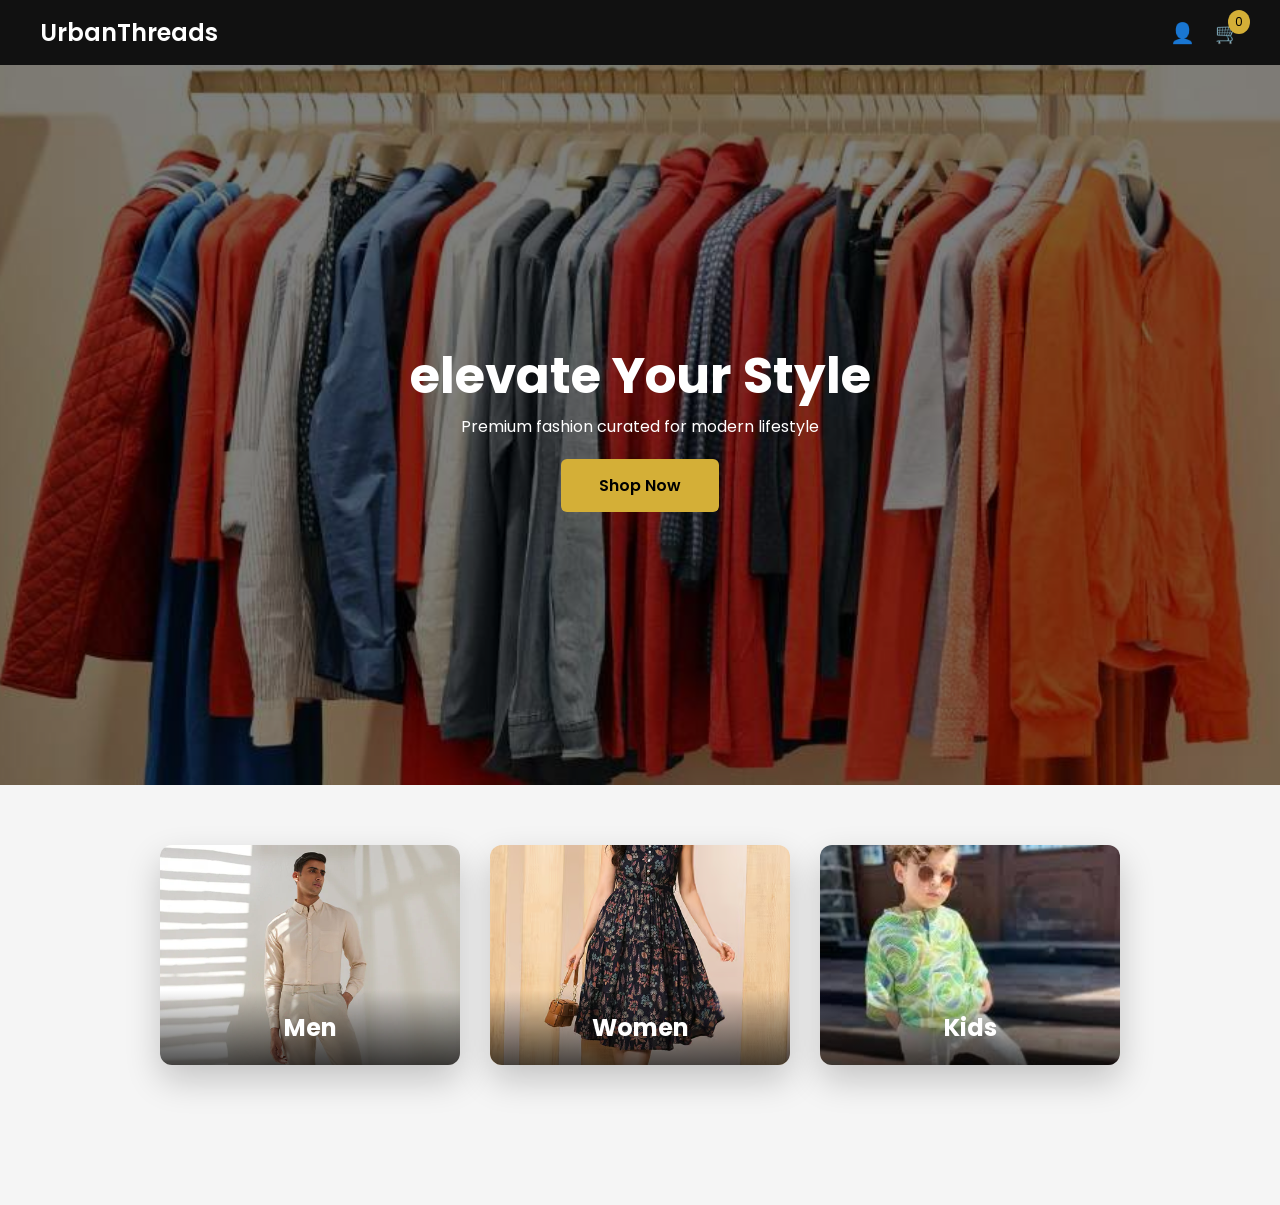
==== index.html @ 0ed05913 "Initial commit" ====
<!DOCTYPE html>
<html lang="en">
<head>
<meta charset="UTF-8">
<meta name="viewport" content="width=device-width, initial-scale=1.0">
<title>Urban Threads</title>

<link href="https://fonts.googleapis.com/css2?family=Poppins:wght@300;400;500;600;700&display=swap" rel="stylesheet">
<link rel="stylesheet" href="style.css">
</head>
<body>

<header class="header">
    <div class="logo">UrbanThreads</div>

    <nav class="nav-icons">
        <div class="icon" onclick="toggleProfile()">👤</div>
        <div class="icon cart-icon" onclick="toggleCart()">
            🛒 <span id="cart-count">0</span>
        </div>
    </nav>
</header>

<!-- HERO SECTION -->
<section class="hero">

    <!-- IMAGE ADDED USING IMG TAG -->
    <img src="images\Hero image.jpg" class="hero-image">

    <div class="hero-content">
        <h1>elevate Your Style</h1>
        <p>Premium fashion curated for modern lifestyle</p>
        <button onclick="scrollToCategories()">Shop Now</button>
    </div>

</section>

<!-- CATEGORIES -->
<section id="categories" class="categories">

    <div class="category-card" onclick="showProducts('mens')">
        <img src="images\Mens clothing button.webp">
        <div class="category-overlay">
            <h2>Men</h2>
        </div>
    </div>

    <div class="category-card" onclick="showProducts('womens')">
        <img src="images\womens clothing button.avif">
        <div class="category-overlay">
            <h2>Women</h2>
        </div>
    </div>

    <div class="category-card" onclick="showProducts('kids')">
        <img src="images\Kids clothing images.jpeg">
        <div class="category-overlay">
            <h2>Kids</h2>
        </div>
    </div>

</section>

<!-- PRODUCTS -->
<section id="products" class="products"></section>

<!-- CART SIDEBAR -->
<div id="cartSidebar" class="cart-sidebar">
    <div class="cart-header">
        <h2>Your Cart</h2>
        <span onclick="toggleCart()">✖</span>
    </div>
    <div id="cartItems"></div>
    <div class="cart-footer">
        <h3 id="cartTotal">Total: ₹0</h3>
        <button class="checkout-btn" onclick="proceedToPay()">Proceed to Pay</button>
    </div>
</div>

<!-- PROFILE MODAL -->
<div id="profileModal" class="profile-modal">
    <div class="profile-content">
        <span class="close" onclick="closeProfile()">✖</span>
        <div id="profileArea"></div>
    </div>
</div>

<script src="script.js"></script>
</body>
</html>
---- style.css ----
*{
    margin:0;
    padding:0;
    box-sizing:border-box;
    font-family:'Poppins',sans-serif;
}

body{
    background:#f5f5f5;
}

/* HEADER */
.header{
    background:#111;
    color:#fff;
    padding:15px 40px;
    display:flex;
    justify-content:space-between;
    align-items:center;
    position:relative;
    z-index:1000;
}

.logo{
    font-size:24px;
    font-weight:600;
}

.nav-icons{
    display:flex;
    gap:20px;
}

.icon{
    cursor:pointer;
    font-size:20px;
    position:relative;
}

.cart-icon span{
    background:#d4af37;
    color:#000;
    font-size:12px;
    padding:3px 7px;
    border-radius:50%;
    position:absolute;
    top:-8px;
    right:-10px;
}

/* HERO */
.hero{
    position:relative;
    height:80vh;
    z-index:1;
}

.hero-image{
    width:100%;
    height:100%;
    object-fit:cover;
    position:absolute;
    top:0;
    left:0;
    z-index:1;
}

.hero-content{
    position:relative;
    z-index:2;
    height:100%;
    display:flex;
    flex-direction:column;
    justify-content:center;
    align-items:center;
    background:rgba(0,0,0,0.5);
    color:white;
    text-align:center;
}

.hero-content h1{
    font-size:50px;
}

/* 🔥 FIXED SHOP NOW BUTTON */
.hero-content button{
    margin-top:20px;
    padding:14px 38px;      /* Slightly bigger */
    font-size:16px;         /* Slight increase */
    background:#d4af37;
    border:none;
    font-weight:600;
    cursor:pointer;
    border-radius:6px;
}

.hero-content button:hover{
    opacity:0.9;
}

/* CATEGORIES */
.categories{
    display:flex;
    justify-content:center;
    gap:30px;
    padding:60px 20px;
}

.category-card{
    position:relative;
    width:300px;
    height:220px;
    border-radius:12px;
    overflow:hidden;
    cursor:pointer;
    box-shadow:0 15px 35px rgba(0,0,0,0.2);
}

.category-card img{
    width:100%;
    height:100%;
    object-fit:cover;
}

.category-overlay{
    position:absolute;
    bottom:0;
    width:100%;
    background:linear-gradient(transparent,rgba(0,0,0,0.7));
    color:white;
    padding:20px;
    text-align:center;
}

/* PRODUCTS */
.products{
    display:grid;
    grid-template-columns:repeat(auto-fit,minmax(250px,1fr));
    gap:30px;
    padding:40px;
}

.product-card{
    background:white;
    padding:20px;
    border-radius:12px;
    box-shadow:0 10px 25px rgba(0,0,0,0.1);
}

.product-card img{
    width:100%;
    height:220px;         
    object-fit:contain;    
    background:#f9f9f9;   
    border-radius:8px;
}
.product-card button{
    width:100%;
    padding:10px;
    background:#111;
    color:white;
    border:none;
    margin-top:10px;
    cursor:pointer;
}

/* CART */
.cart-sidebar{
    position:fixed;
    right:-400px;
    top:0;
    width:350px;
    height:100%;
    background:white;
    padding:20px;
    box-shadow:-5px 0 20px rgba(0,0,0,0.2);
    transition:0.4s;
    display:flex;
    flex-direction:column;
    z-index:9999;
}

.cart-sidebar.active{
    right:0;
}

.cart-header{
    display:flex;
    justify-content:space-between;
    align-items:center;
}

/* 🔥 FIXED CROSS BUTTON */
.cart-header span{
    cursor:pointer;          /* Fix typing cursor */
    font-size:18px;
    user-select:none;        /* Prevent text selection */
}

.cart-footer{
    margin-top:auto;
}

.checkout-btn{
    width:100%;
    padding:12px;
    background:black;
    color:white;
    border:none;
    cursor:pointer;
}

/* PROFILE */
.profile-modal{
    display:none;
    position:fixed;
    top:0;
    left:0;
    width:100%;
    height:100%;
    background:rgba(0,0,0,0.6);
    justify-content:center;
    align-items:center;
    z-index:10001;
}

.profile-content{
    background:white;
    padding:30px;
    width:350px;
    border-radius:12px;
    position:relative;
}

.profile-content input{
    width:100%;
    padding:10px;
    margin:10px 0;
}

.profile-content button{
    width:100%;
    padding:10px;
    background:#111;
    color:white;
    border:none;
    cursor:pointer;
}

.close{
    position:absolute;
    top:10px;
    right:15px;
    cursor:pointer;
    user-select:none;
}
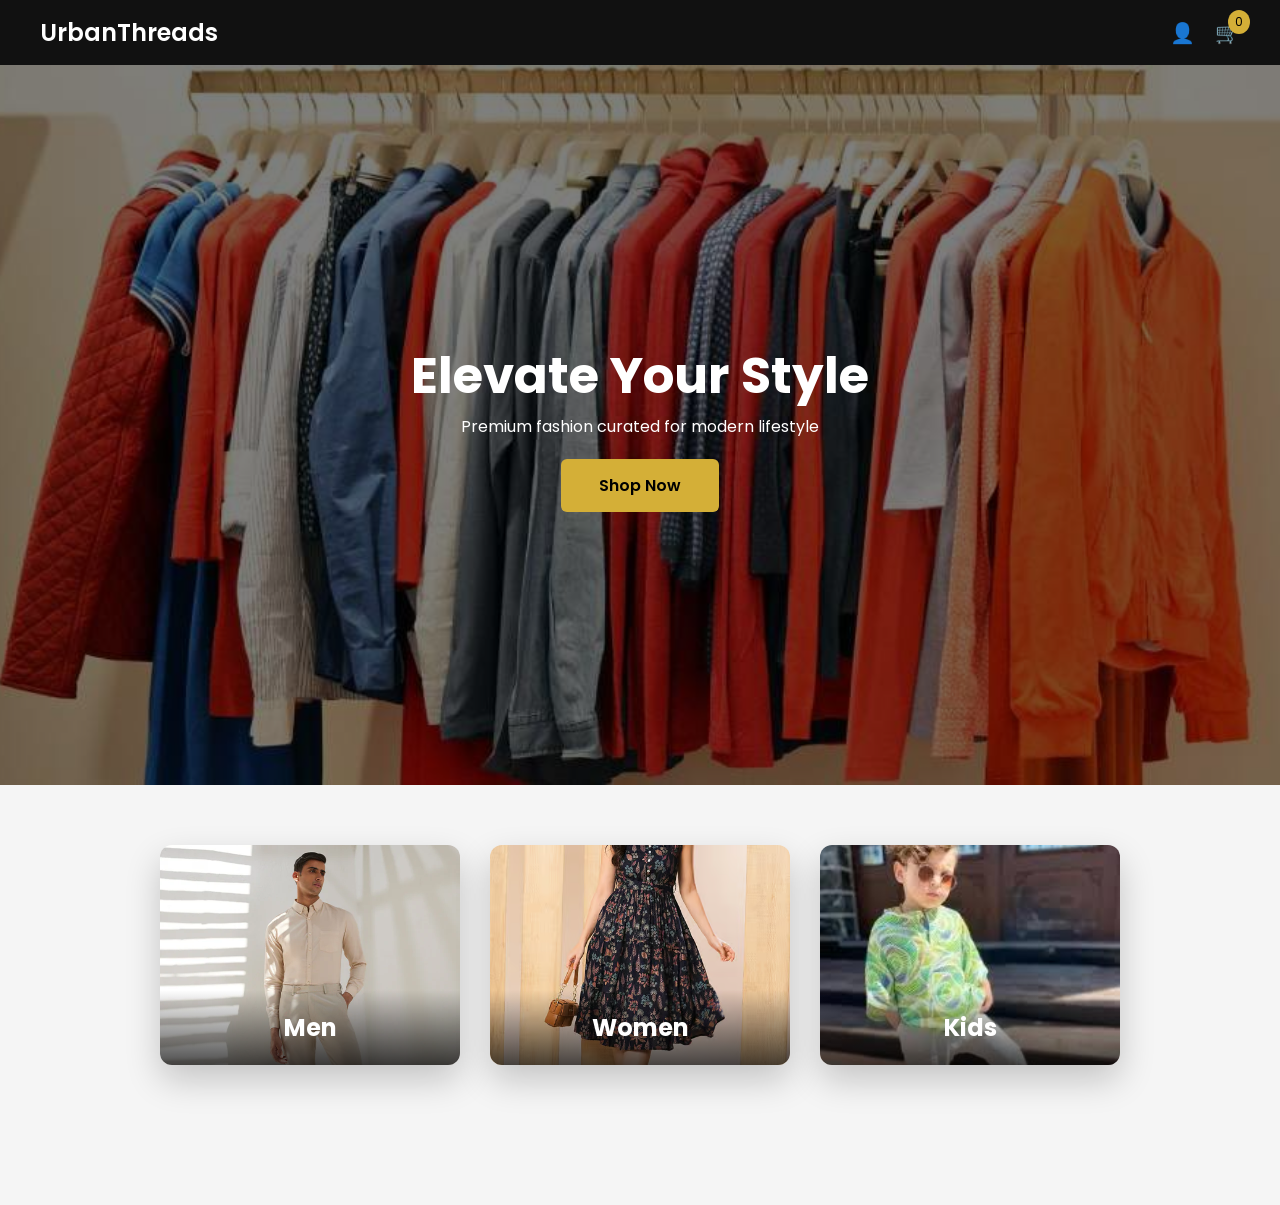
==== commit d1a21497: "First check" ====
--- a/index.html
+++ b/index.html
@@ -28,7 +28,7 @@
     <img src="images\Hero image.jpg" class="hero-image">
 
     <div class="hero-content">
-        <h1>elevate Your Style</h1>
+        <h1>Elevate Your Style</h1>
         <p>Premium fashion curated for modern lifestyle</p>
         <button onclick="scrollToCategories()">Shop Now</button>
     </div>
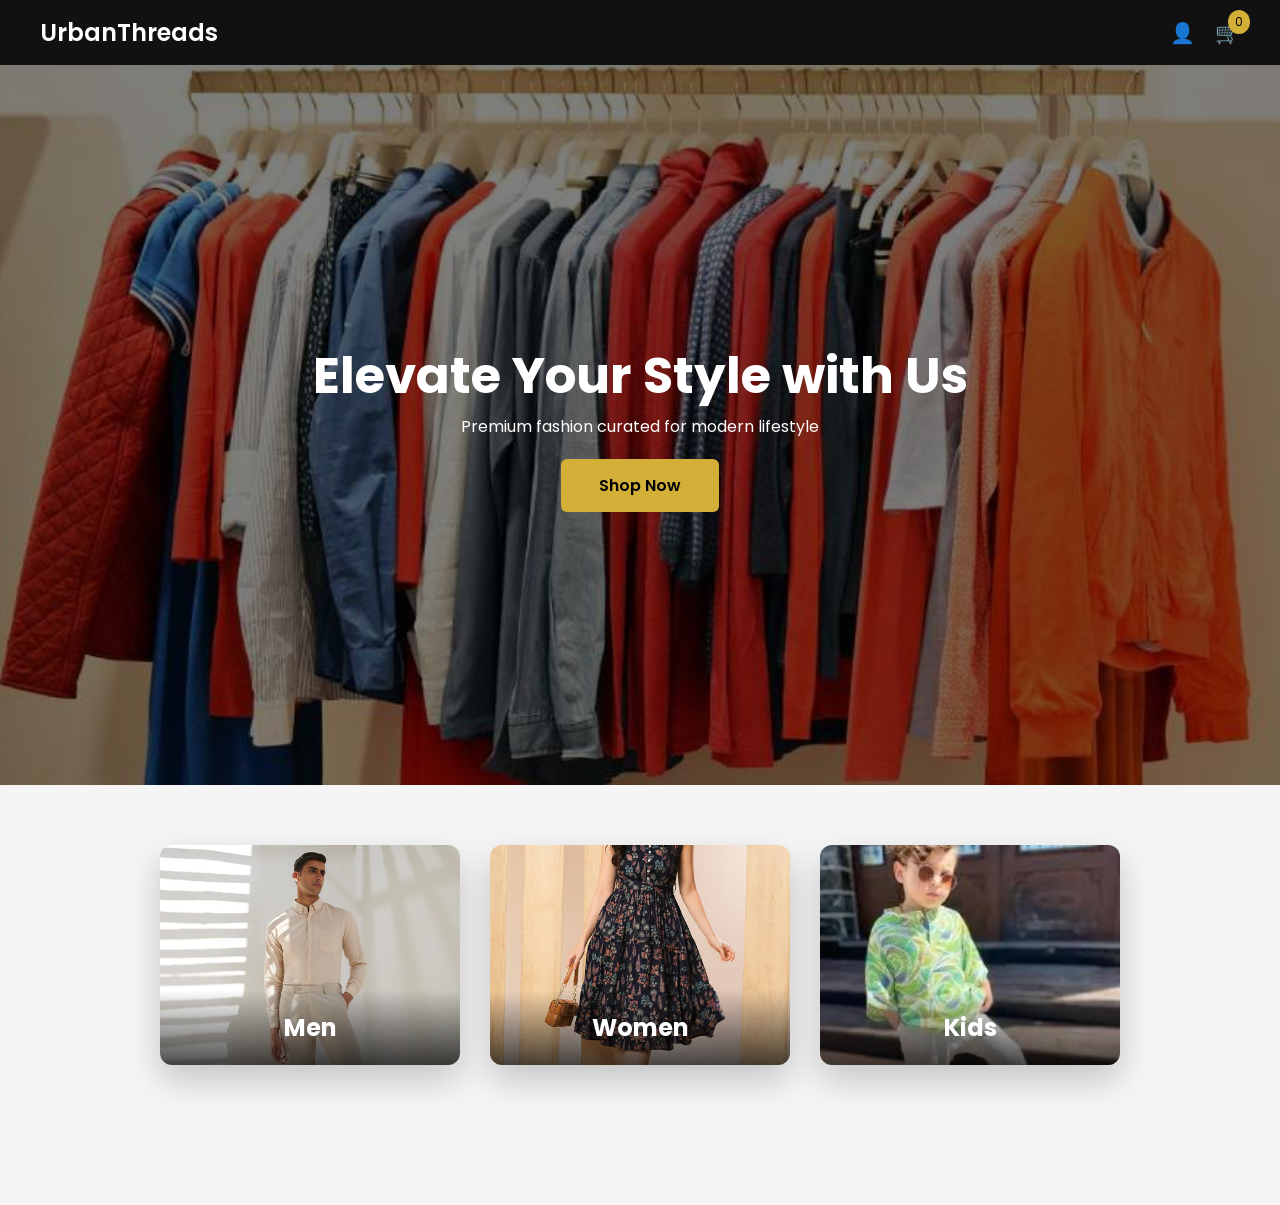
==== commit c788a9a5: "Check" ====
--- a/index.html
+++ b/index.html
@@ -25,10 +25,10 @@
 <section class="hero">
 
     <!-- IMAGE ADDED USING IMG TAG -->
-    <img src="images\Hero image.jpg" class="hero-image">
+    <img src="images/Hero image.jpg" class="hero-image">
 
     <div class="hero-content">
-        <h1>Elevate Your Style</h1>
+        <h1>Elevate Your Style with Us</h1>
         <p>Premium fashion curated for modern lifestyle</p>
         <button onclick="scrollToCategories()">Shop Now</button>
     </div>
@@ -39,21 +39,21 @@
 <section id="categories" class="categories">
 
     <div class="category-card" onclick="showProducts('mens')">
-        <img src="images\Mens clothing button.webp">
+        <img src="images/Mens clothing button.webp">
         <div class="category-overlay">
             <h2>Men</h2>
         </div>
     </div>
 
     <div class="category-card" onclick="showProducts('womens')">
-        <img src="images\womens clothing button.avif">
+        <img src="images/womens clothing button.avif">
         <div class="category-overlay">
             <h2>Women</h2>
         </div>
     </div>
 
     <div class="category-card" onclick="showProducts('kids')">
-        <img src="images\Kids clothing images.jpeg">
+        <img src="images/Kids clothing images.jpeg">
         <div class="category-overlay">
             <h2>Kids</h2>
         </div>
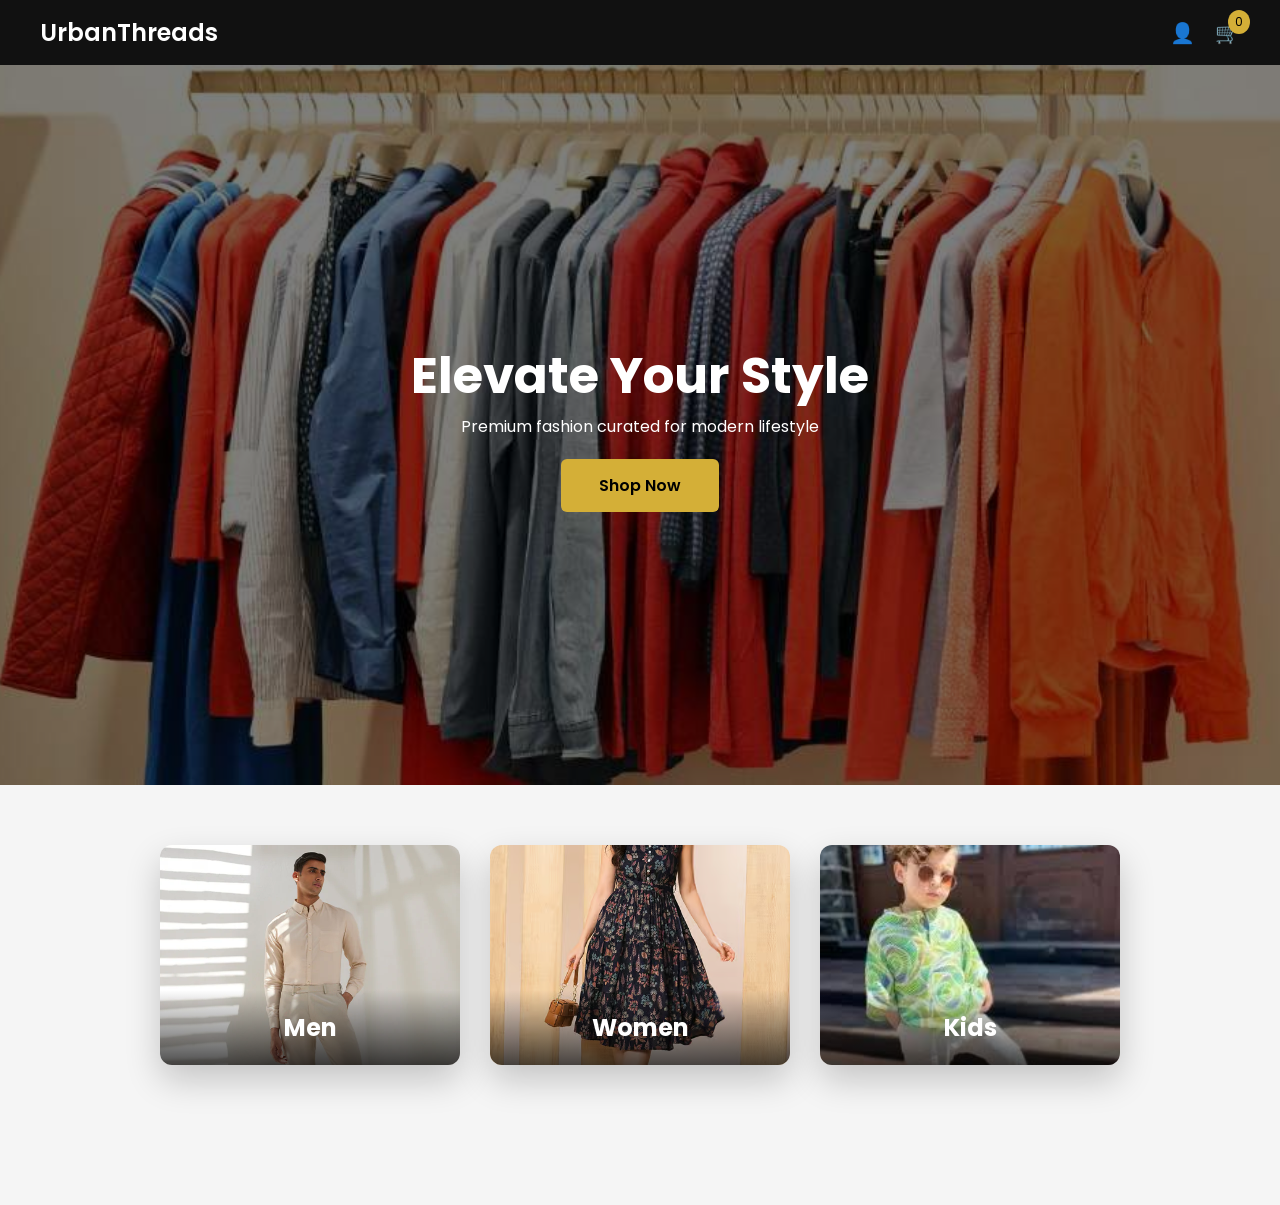
==== commit c6655bac: "Change" ====
--- a/index.html
+++ b/index.html
@@ -28,7 +28,7 @@
     <img src="images/Hero image.jpg" class="hero-image">
 
     <div class="hero-content">
-        <h1>Elevate Your Style with Us</h1>
+        <h1>Elevate Your Style</h1>
         <p>Premium fashion curated for modern lifestyle</p>
         <button onclick="scrollToCategories()">Shop Now</button>
     </div>
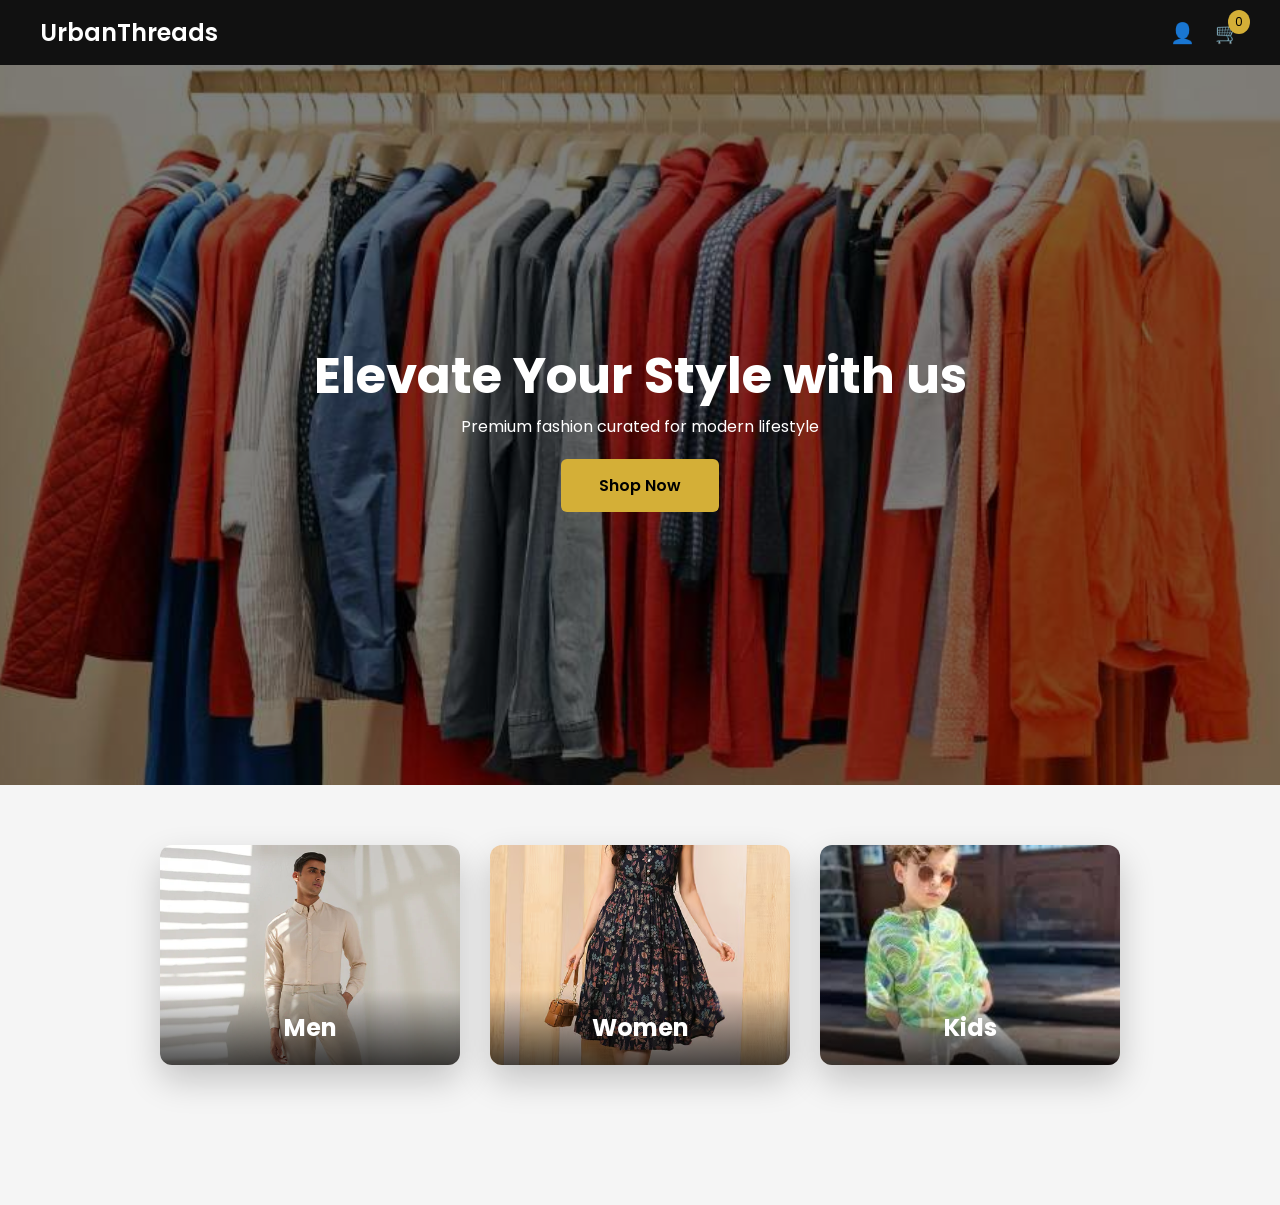
==== commit de095a80: "Check" ====
--- a/index.html
+++ b/index.html
@@ -28,7 +28,7 @@
     <img src="images/Hero image.jpg" class="hero-image">
 
     <div class="hero-content">
-        <h1>Elevate Your Style</h1>
+        <h1>Elevate Your Style with us</h1>
         <p>Premium fashion curated for modern lifestyle</p>
         <button onclick="scrollToCategories()">Shop Now</button>
     </div>
